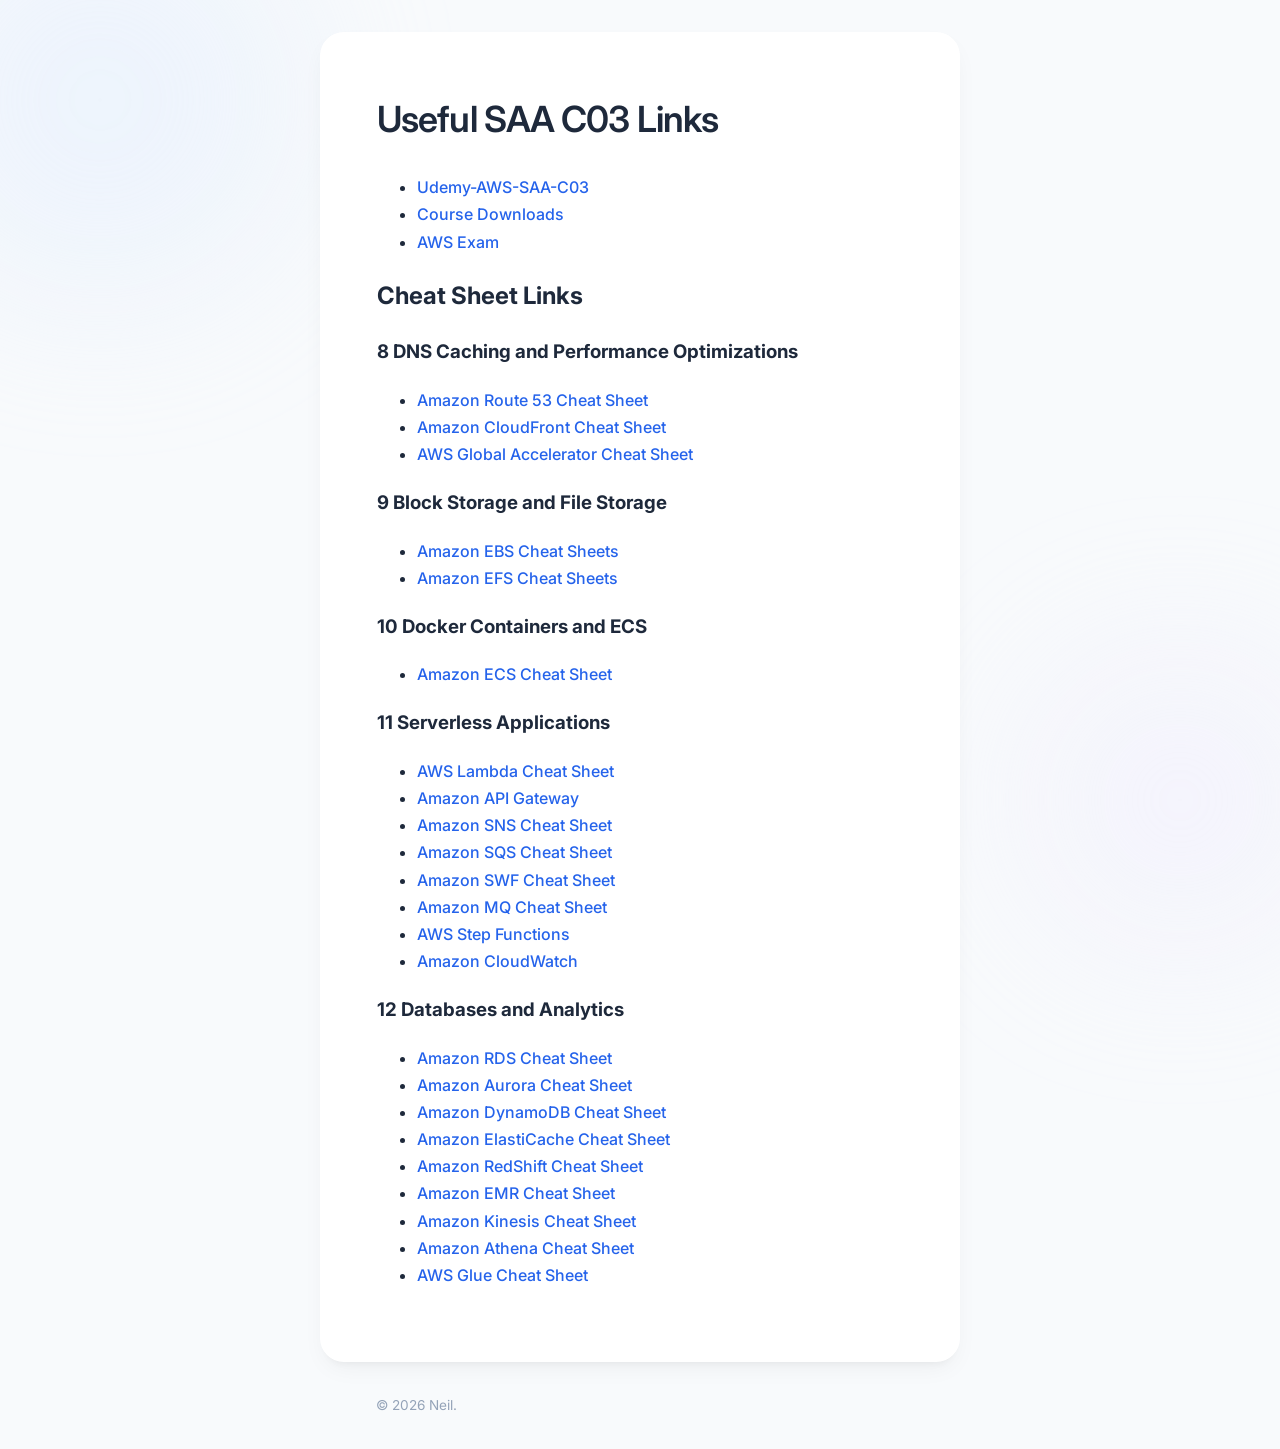
==== saa-c03.html @ 40c87fa7 "Add course links generated html from markdown using pandoc" ====
<!DOCTYPE html PUBLIC "-//W3C//DTD XHTML 1.0 Transitional//EN" "http://www.w3.org/TR/xhtml1/DTD/xhtml1-transitional.dtd">
<html xmlns="http://www.w3.org/1999/xhtml">
<head>
  <meta http-equiv="Content-Type" content="text/html; charset=utf-8" />
  <meta http-equiv="Content-Style-Type" content="text/css" />
  <meta name="generator" content="pandoc" />
  <title>Useful SAA C03 Links</title>
  <style type="text/css">code{white-space: pre;}</style>
  <link rel="stylesheet" href="styles.css" type="text/css" />
  <link rel="preconnect" href="https://fonts.googleapis.com" />
  <link rel="preconnect" href="https://fonts.gstatic.com" crossorigin />
  <link href="https://fonts.googleapis.com/css2?family=Inter:wght@300;400;500;600&display=swap" rel="stylesheet" />
  </head>
  <body>
    
    <div class="blob blob-1"></div>
    <div class="blob blob-2"></div>

    <main class="container">
      <div class="card">
                <div id="header">
          <h1 class="title">Useful SAA C03 Links</h1>
                                      </div>
        
        
        <ul>
        <li><a href="https://apexsummit.udemy.com/course/aws-certified-solutions-architect-associate-hands-on/learn/lecture/28616750#overview">Udemy-AWS-SAA-C03</a></li>
        <li><a href="https://digitalcloud.training/aws-csaa-course-downloads/">Course Downloads</a></li>
        <li><a href="https://aws.amazon.com/certification/certified-solutions-architect-associate/">AWS Exam</a></li>
        </ul>
        <h2 id="cheat-sheet-links">Cheat Sheet Links</h2>
        <h3 id="dns-caching-and-performance-optimizations">8 DNS Caching and Performance Optimizations</h3>
        <ul>
        <li><a href="https://digitalcloud.training/amazon-route-53/">Amazon Route 53 Cheat Sheet</a></li>
        <li><a href="https://digitalcloud.training/amazon-cloudfront/">Amazon CloudFront Cheat Sheet</a></li>
        <li><a href="https://digitalcloud.training/aws-global-accelerator/">AWS Global Accelerator Cheat Sheet</a></li>
        </ul>
        <h3 id="block-storage-and-file-storage">9 Block Storage and File Storage</h3>
        <ul>
        <li><a href="https://digitalcloud.training/amazon-ebs/">Amazon EBS Cheat Sheets</a></li>
        <li><a href="https://digitalcloud.training/amazon-efs/">Amazon EFS Cheat Sheets</a></li>
        </ul>
        <h3 id="docker-containers-and-ecs">10 Docker Containers and ECS</h3>
        <ul>
        <li><a href="https://digitalcloud.training/amazon-ecs-and-eks/">Amazon ECS Cheat Sheet</a></li>
        </ul>
        <h3 id="serverless-applications">11 Serverless Applications</h3>
        <ul>
        <li><a href="https://digitalcloud.training/aws-lambda/">AWS Lambda Cheat Sheet</a></li>
        <li><a href="https://digitalcloud.training/amazon-api-gateway/">Amazon API Gateway</a></li>
        <li><a href="https://digitalcloud.training/aws-application-integration/#amazon-simple-notification-service">Amazon SNS Cheat Sheet</a></li>
        <li><a href="https://digitalcloud.training/aws-application-integration/#amazon-simple-queue-service-amazon-sqs">Amazon SQS Cheat Sheet</a></li>
        <li><a href="https://digitalcloud.training/aws-application-integration/#amazon-simple-workflow-service-amazon-swf">Amazon SWF Cheat Sheet</a></li>
        <li><a href="https://digitalcloud.training/aws-application-integration/#amazon-mq">Amazon MQ Cheat Sheet</a></li>
        <li><a href="https://digitalcloud.training/aws-application-integration/#aws-step-functions">AWS Step Functions</a></li>
        <li><a href="https://digitalcloud.training/amazon-cloudwatch/">Amazon CloudWatch</a></li>
        </ul>
        <h3 id="databases-and-analytics">12 Databases and Analytics</h3>
        <ul>
        <li><a href="https://digitalcloud.training/amazon-rds/">Amazon RDS Cheat Sheet</a></li>
        <li><a href="https://digitalcloud.training/amazon-aurora/">Amazon Aurora Cheat Sheet</a></li>
        <li><a href="https://digitalcloud.training/amazon-dynamodb/">Amazon DynamoDB Cheat Sheet</a></li>
        <li><a href="https://digitalcloud.training/amazon-elasticache/">Amazon ElastiCache Cheat Sheet</a></li>
        <li><a href="https://digitalcloud.training/amazon-redshift/">Amazon RedShift Cheat Sheet</a></li>
        <li><a href="https://digitalcloud.training/amazon-emr/">Amazon EMR Cheat Sheet</a></li>
        <li><a href="https://digitalcloud.training/amazon-kinesis/">Amazon Kinesis Cheat Sheet</a></li>
        <li><a href="https://digitalcloud.training/amazon-athena/">Amazon Athena Cheat Sheet</a></li>
        <li><a href="https://digitalcloud.training/aws-glue/">AWS Glue Cheat Sheet</a></li>
        </ul>
      </div>

      <footer>
        &copy; <script>document.write(new Date().getFullYear());</script> Neil.
      </footer>
    </main>

      </body>
</html>
---- styles.css ----
:root {
  --bg-color: #f8fafc;
  --text-main: #1e293b;
  --text-muted: #475569;
  --accent: #2563eb;
  --card-bg: #ffffff;
}

/* Prevent horizontal scroll and handle vertical behavior */
html,
body {
  width: 100%;
  overflow-x: hidden;
  margin: 0;
  padding: 0;
}

body {
  font-family: "Inter", -apple-system, sans-serif;
  background-color: var(--bg-color);
  color: var(--text-main);
  display: flex;
  justify-content: center;
  align-items: center;
  min-height: 100vh;
  line-height: 1.7;
  position: relative; /* Context for absolute blobs */
}

.container {
  max-width: 640px;
  width: 90%; /* Ensure it doesn't hit screen edges on mobile */
  padding: 2rem 0;
  text-align: left;
  z-index: 1; /* Keep content above blobs */
}

.card {
  background: var(--card-bg);
  padding: 3.5rem;
  border-radius: 24px;
  box-shadow: 0 10px 25px -5px rgba(0, 0, 0, 0.05),
    0 8px 10px -6px rgba(0, 0, 0, 0.05);
  border: 1px solid rgba(255, 255, 255, 0.7);
}

h1 {
  font-size: 2.25rem;
  font-weight: 600;
  margin-top: 0;
  margin-bottom: 1.5rem;
  letter-spacing: -0.025em;
}

.bio-content p {
  font-size: 1.1rem;
  color: var(--text-muted);
  margin-bottom: 1.5rem;
}

a {
  color: var(--accent);
  text-decoration: none;
  font-weight: 500;
  border-bottom: 1px solid transparent;
  transition: all 0.2s ease;
}

a:hover {
  border-bottom: 1px solid var(--accent);
}

footer {
  margin-top: 2rem;
  font-size: 0.85rem;
  color: #94a3b8;
  padding-left: 3.5rem;
}

/* Background Decoration - Fixed positioning */
.blob {
  position: fixed; /* Fixed so they don't contribute to page height */
  z-index: -1;
  filter: blur(80px);
  opacity: 0.35;
  border-radius: 50%;
  pointer-events: none; /* Ensure they don't interfere with clicks */
}
.blob-1 {
  width: 400px;
  height: 400px;
  background: #dbeafe;
  top: -100px;
  left: -100px;
}
.blob-2 {
  width: 300px;
  height: 300px;
  background: #ede9fe;
  bottom: -50px;
  right: -50px;
}

@media (max-width: 600px) {
  .card {
    padding: 2rem;
  }
  footer {
    padding-left: 2rem;
  }
}
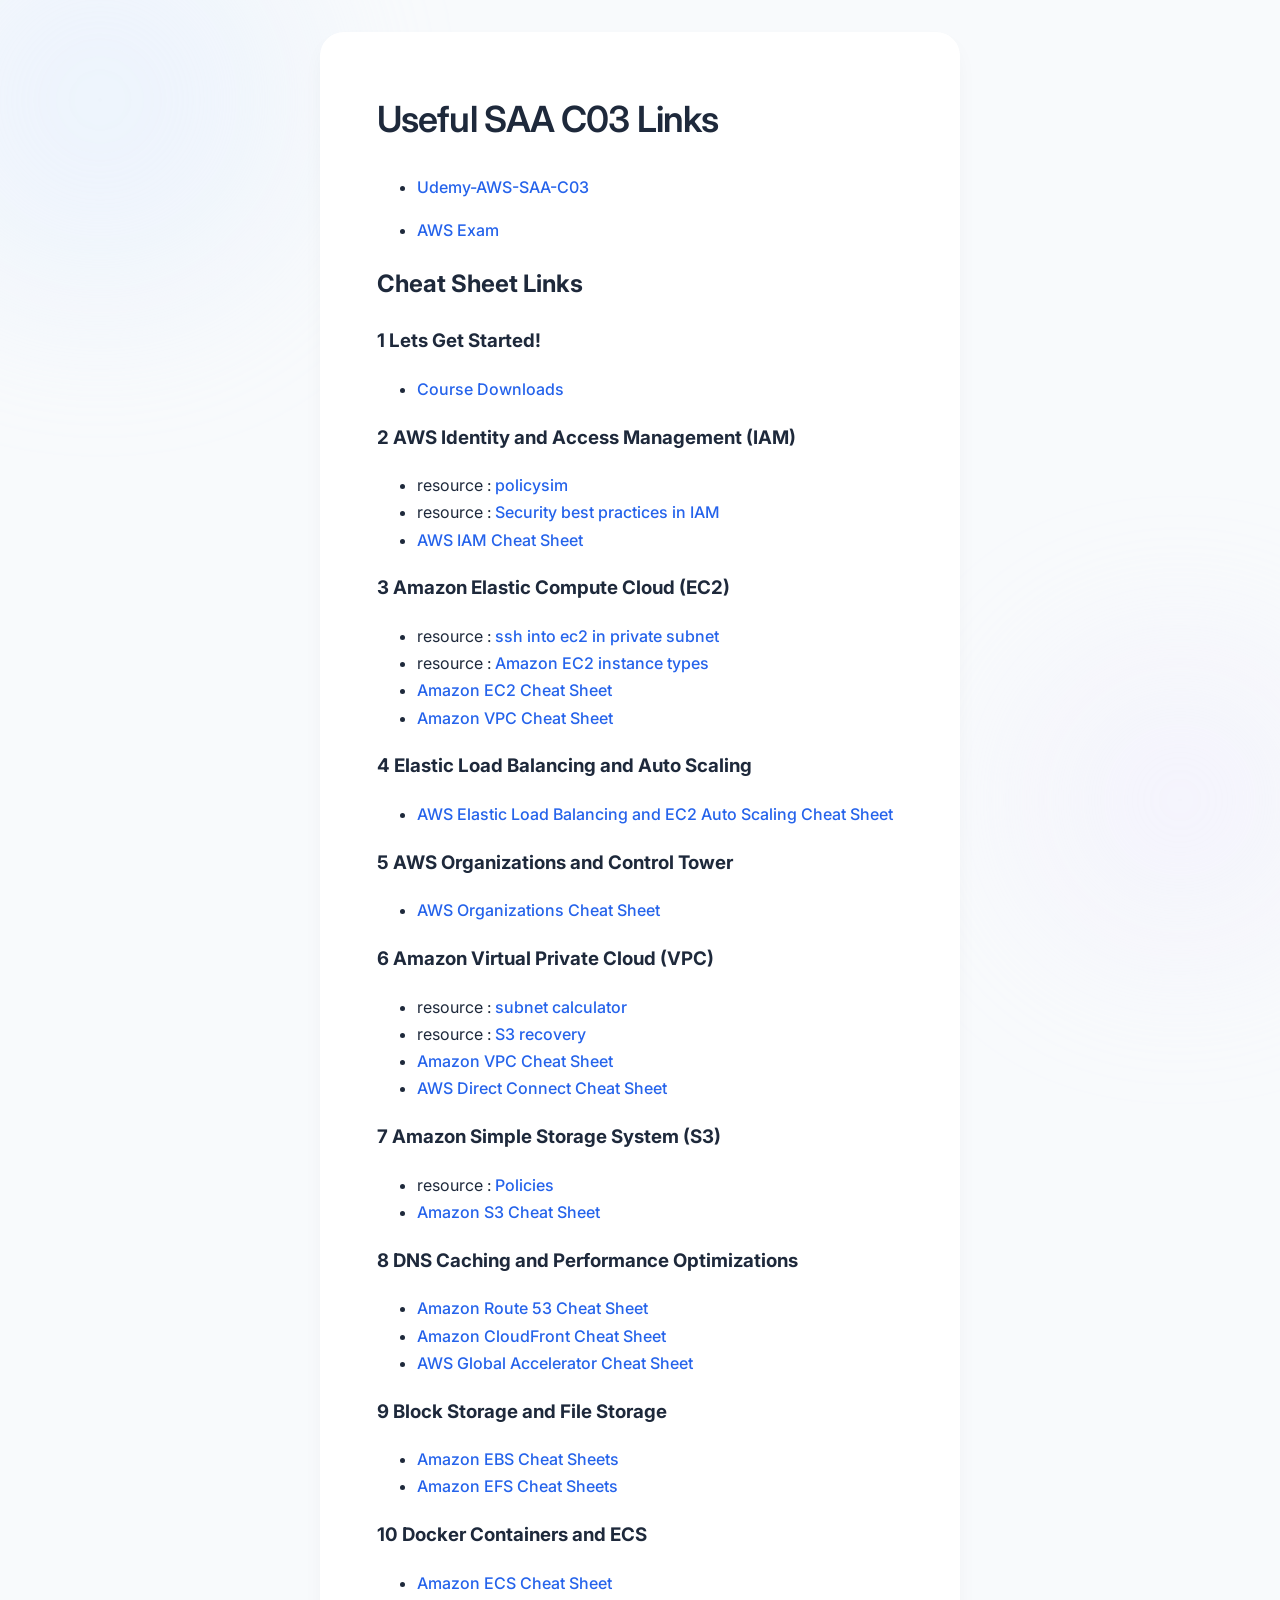
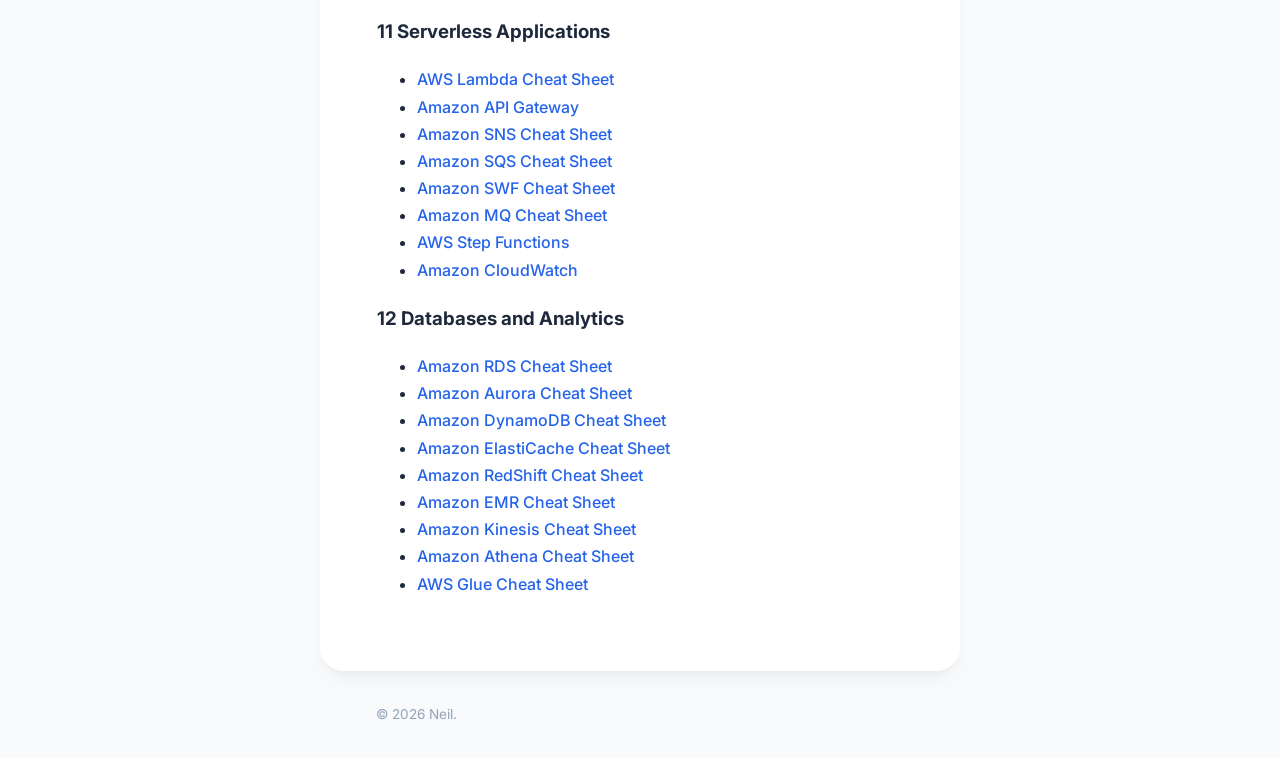
==== commit 445c8c55: "Update all links back to the beginning of the course" ====
--- a/saa-c03.html
+++ b/saa-c03.html
@@ -24,11 +24,47 @@
         
         
         <ul>
-        <li><a href="https://apexsummit.udemy.com/course/aws-certified-solutions-architect-associate-hands-on/learn/lecture/28616750#overview">Udemy-AWS-SAA-C03</a></li>
-        <li><a href="https://digitalcloud.training/aws-csaa-course-downloads/">Course Downloads</a></li>
-        <li><a href="https://aws.amazon.com/certification/certified-solutions-architect-associate/">AWS Exam</a></li>
+        <li><p><a href="https://apexsummit.udemy.com/course/aws-certified-solutions-architect-associate-hands-on/learn/lecture/28616750#overview">Udemy-AWS-SAA-C03</a></p></li>
+        <li><p><a href="https://aws.amazon.com/certification/certified-solutions-architect-associate/">AWS Exam</a></p></li>
         </ul>
         <h2 id="cheat-sheet-links">Cheat Sheet Links</h2>
+        <h3 id="lets-get-started">1 Lets Get Started!</h3>
+        <ul>
+        <li><a href="https://digitalcloud.training/aws-csaa-course-downloads/">Course Downloads</a></li>
+        </ul>
+        <h3 id="aws-identity-and-access-management-iam">2 AWS Identity and Access Management (IAM)</h3>
+        <ul>
+        <li>resource : <a href="https://policysim.aws.amazon.com/">policysim</a></li>
+        <li>resource : <a href="https://docs.aws.amazon.com/IAM/latest/UserGuide/best-practices.html">Security best practices in IAM</a></li>
+        <li><a href="https://digitalcloud.training/aws-iam/">AWS IAM Cheat Sheet</a></li>
+        </ul>
+        <h3 id="amazon-elastic-compute-cloud-ec2">3 Amazon Elastic Compute Cloud (EC2)</h3>
+        <ul>
+        <li>resource : <a href="https://digitalcloud.training/ssh-into-ec2-in-private-subnet/">ssh into ec2 in private subnet</a></li>
+        <li>resource : <a href="https://docs.aws.amazon.com/AWSEC2/latest/UserGuide/instance-types.html">Amazon EC2 instance types</a></li>
+        <li><a href="https://digitalcloud.training/amazon-ec2/">Amazon EC2 Cheat Sheet</a></li>
+        <li><a href="https://digitalcloud.training/amazon-vpc/">Amazon VPC Cheat Sheet</a></li>
+        </ul>
+        <h3 id="elastic-load-balancing-and-auto-scaling">4 Elastic Load Balancing and Auto Scaling</h3>
+        <ul>
+        <li><a href="https://digitalcloud.training/auto-scaling-and-elastic-load-balancing/">AWS Elastic Load Balancing and EC2 Auto Scaling Cheat Sheet</a></li>
+        </ul>
+        <h3 id="aws-organizations-and-control-tower">5 AWS Organizations and Control Tower</h3>
+        <ul>
+        <li><a href="https://digitalcloud.training/aws-organizations/">AWS Organizations Cheat Sheet</a></li>
+        </ul>
+        <h3 id="amazon-virtual-private-cloud-vpc">6 Amazon Virtual Private Cloud (VPC)</h3>
+        <ul>
+        <li>resource : <a href="https://www.site24x7.com/tools/ipv4-subnetcalculator.html">subnet calculator</a></li>
+        <li>resource : <a href="https://repost.aws/knowledge-center/s3-accidentally-denied-access">S3 recovery</a></li>
+        <li><a href="https://digitalcloud.training/amazon-vpc/">Amazon VPC Cheat Sheet</a></li>
+        <li><a href="https://digitalcloud.training/aws-direct-connect/">AWS Direct Connect Cheat Sheet</a></li>
+        </ul>
+        <h3 id="amazon-simple-storage-system-s3">7 Amazon Simple Storage System (S3)</h3>
+        <ul>
+        <li>resource : <a href="https://aws.amazon.com/blogs/security/iam-policies-and-bucket-policies-and-acls-oh-my-controlling-access-to-s3-resources/">Policies</a></li>
+        <li><a href="https://digitalcloud.training/amazon-s3-and-glacier/">Amazon S3 Cheat Sheet</a></li>
+        </ul>
         <h3 id="dns-caching-and-performance-optimizations">8 DNS Caching and Performance Optimizations</h3>
         <ul>
         <li><a href="https://digitalcloud.training/amazon-route-53/">Amazon Route 53 Cheat Sheet</a></li>
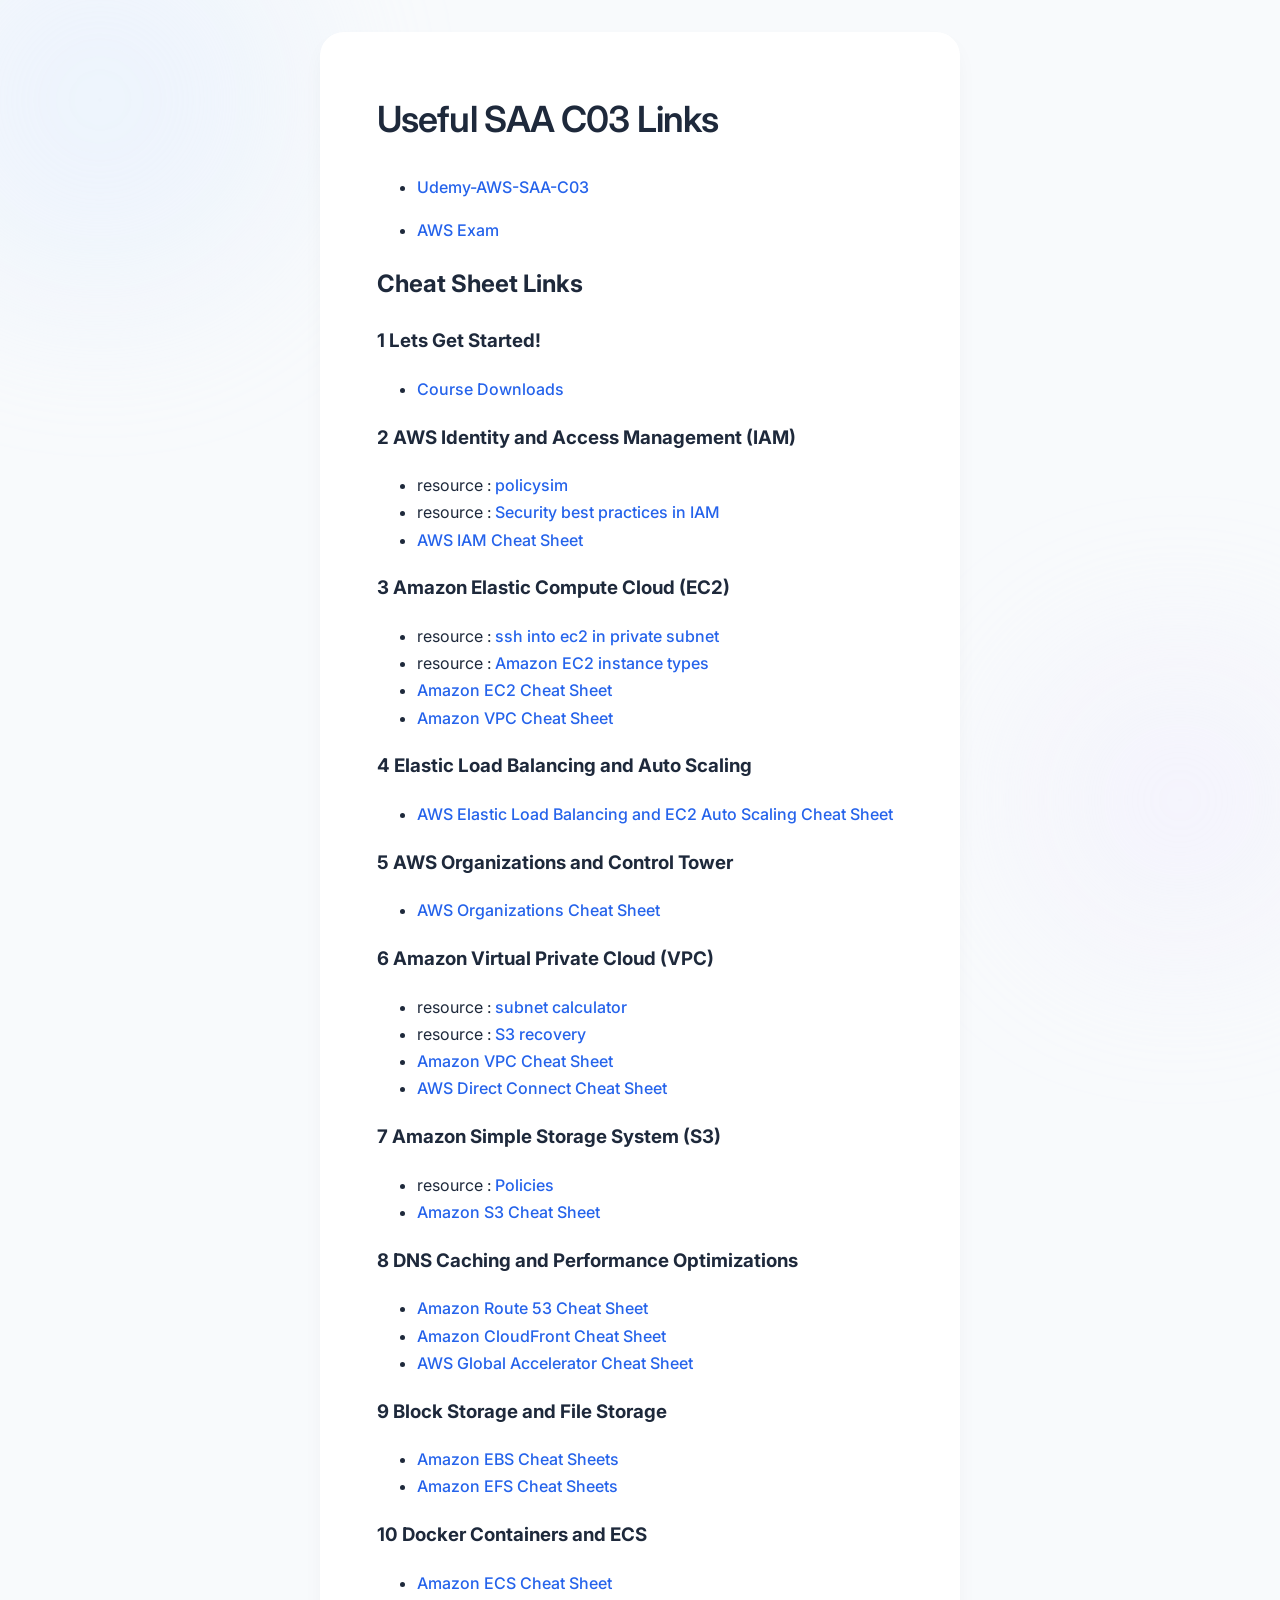
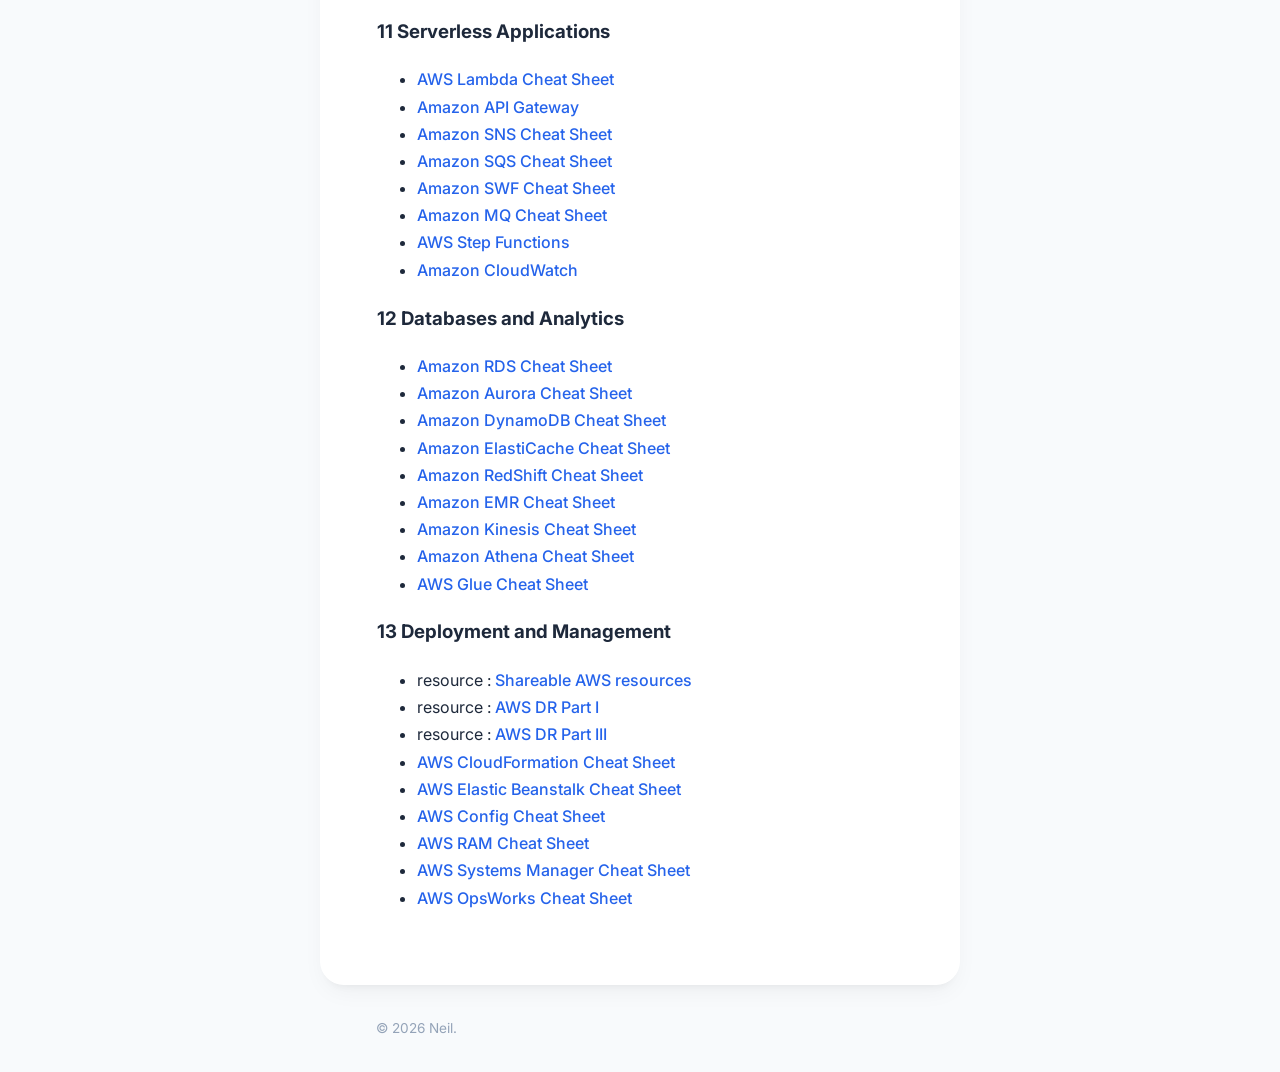
==== commit 3eda67cd: "saa-c03 chapter 13 links added" ====
--- a/saa-c03.html
+++ b/saa-c03.html
@@ -103,6 +103,18 @@
         <li><a href="https://digitalcloud.training/amazon-athena/">Amazon Athena Cheat Sheet</a></li>
         <li><a href="https://digitalcloud.training/aws-glue/">AWS Glue Cheat Sheet</a></li>
         </ul>
+        <h3 id="deployment-and-management">13 Deployment and Management</h3>
+        <ul>
+        <li>resource : <a href="https://docs.aws.amazon.com/ram/latest/userguide/shareable.html">Shareable AWS resources</a></li>
+        <li>resource : <a href="https://aws.amazon.com/blogs/architecture/disaster-recovery-dr-architecture-on-aws-part-i-strategies-for-recovery-in-the-cloud/">AWS DR Part I</a></li>
+        <li>resource : <a href="https://aws.amazon.com/blogs/architecture/disaster-recovery-dr-architecture-on-aws-part-iii-pilot-light-and-warm-standby/">AWS DR Part III</a></li>
+        <li><a href="https://digitalcloud.training/aws-cloudformation/">AWS CloudFormation Cheat Sheet</a></li>
+        <li><a href="https://digitalcloud.training/aws-elastic-beanstalk/">AWS Elastic Beanstalk Cheat Sheet</a></li>
+        <li><a href="https://digitalcloud.training/aws-config/">AWS Config Cheat Sheet</a></li>
+        <li><a href="https://digitalcloud.training/aws-resource-access-manager/">AWS RAM Cheat Sheet</a></li>
+        <li><a href="https://digitalcloud.training/aws-systems-manager/">AWS Systems Manager Cheat Sheet</a></li>
+        <li><a href="https://digitalcloud.training/aws-opsworks/">AWS OpsWorks Cheat Sheet</a></li>
+        </ul>
       </div>
 
       <footer>
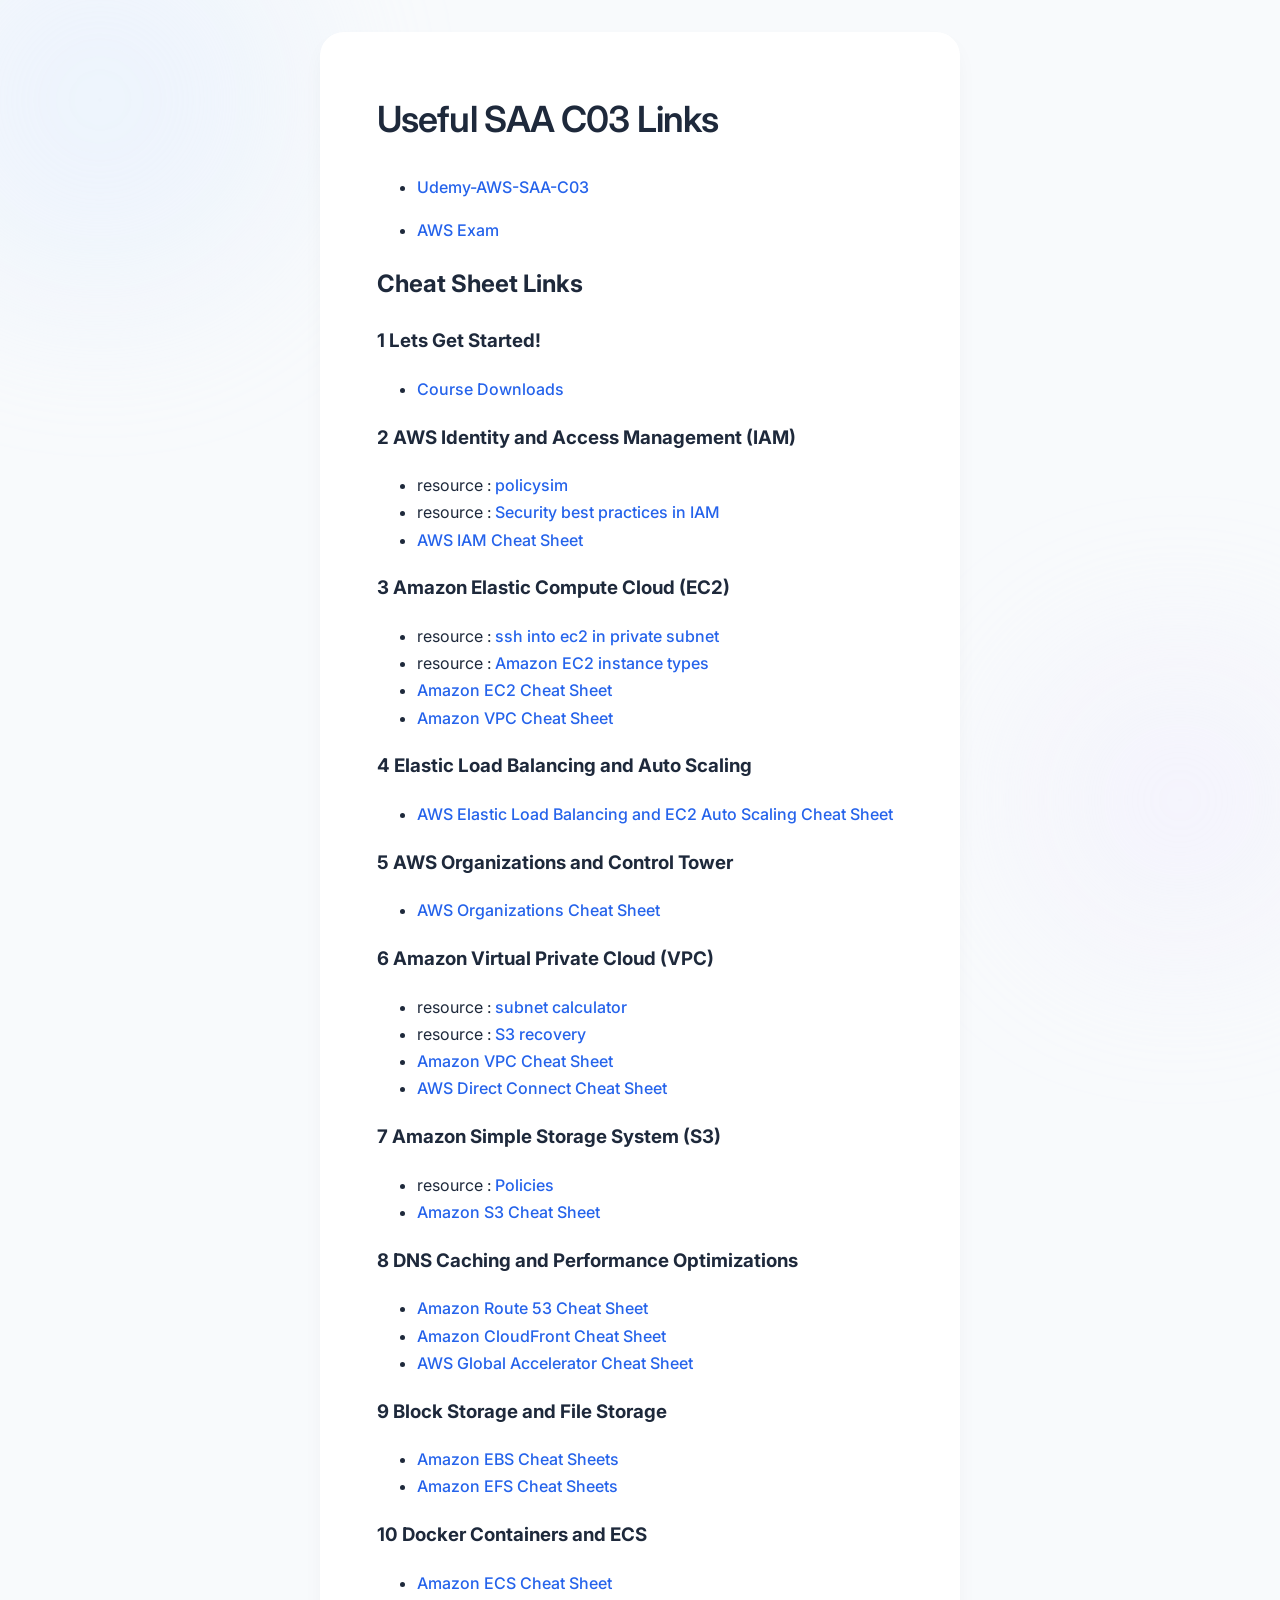
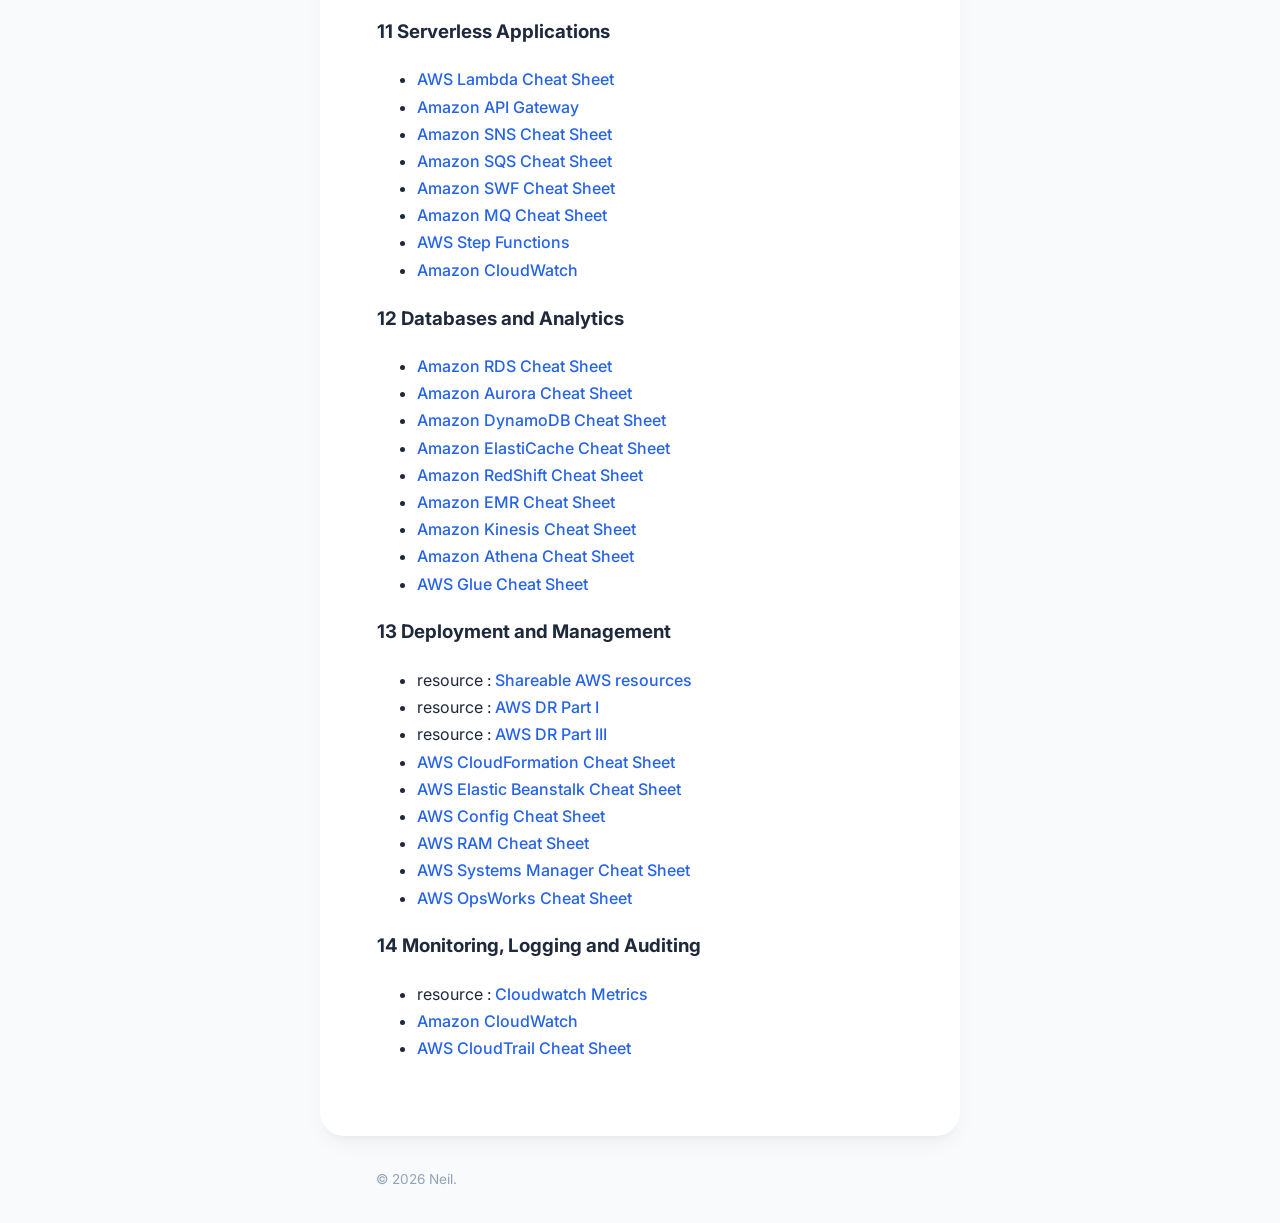
==== commit aae299a7: "saa-c03 chapter 14 links added" ====
--- a/saa-c03.html
+++ b/saa-c03.html
@@ -115,6 +115,12 @@
         <li><a href="https://digitalcloud.training/aws-systems-manager/">AWS Systems Manager Cheat Sheet</a></li>
         <li><a href="https://digitalcloud.training/aws-opsworks/">AWS OpsWorks Cheat Sheet</a></li>
         </ul>
+        <h3 id="monitoring-logging-and-auditing">14 Monitoring, Logging and Auditing</h3>
+        <ul>
+        <li>resource : <a href="https://docs.aws.amazon.com/AmazonCloudWatch/latest/monitoring/metrics-collected-by-CloudWatch-agent.html">Cloudwatch Metrics</a></li>
+        <li><a href="https://digitalcloud.training/amazon-cloudwatch/">Amazon CloudWatch</a></li>
+        <li><a href="https://digitalcloud.training/aws-cloudtrail/">AWS CloudTrail Cheat Sheet</a></li>
+        </ul>
       </div>
 
       <footer>
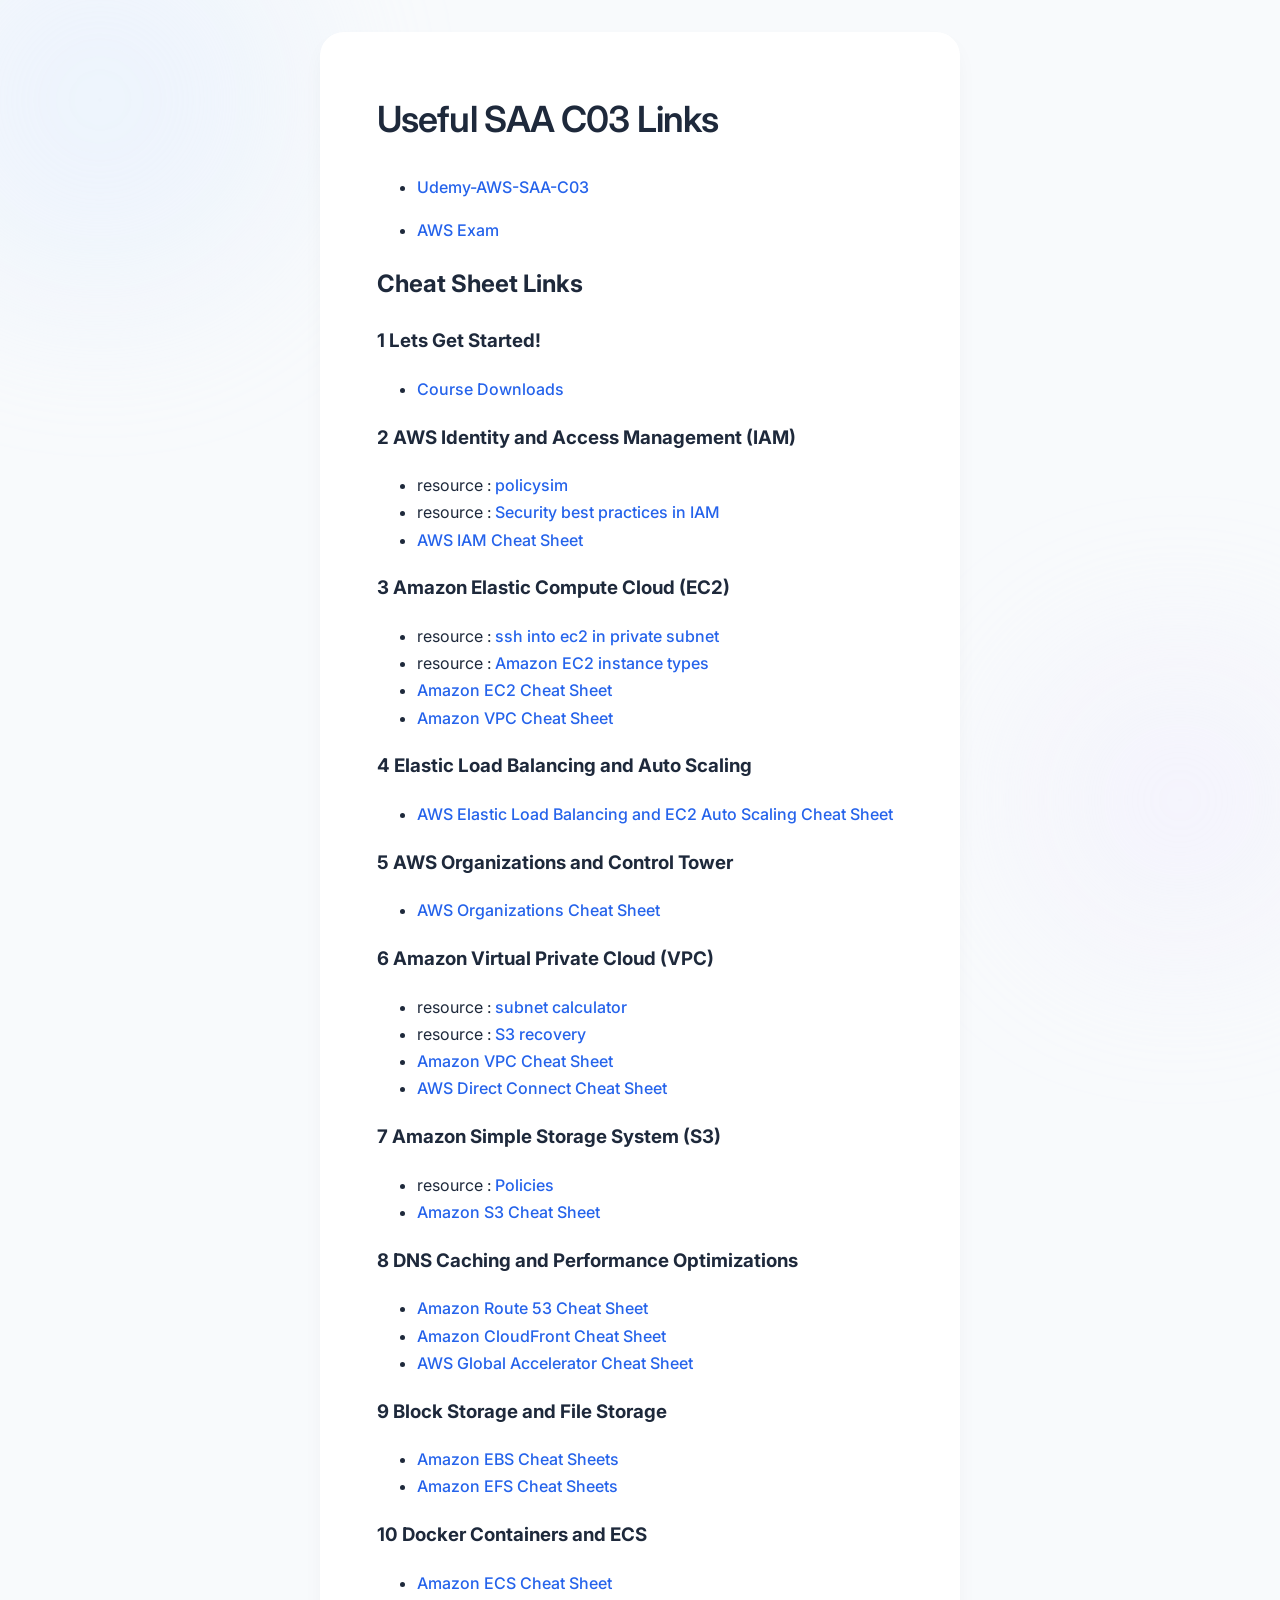
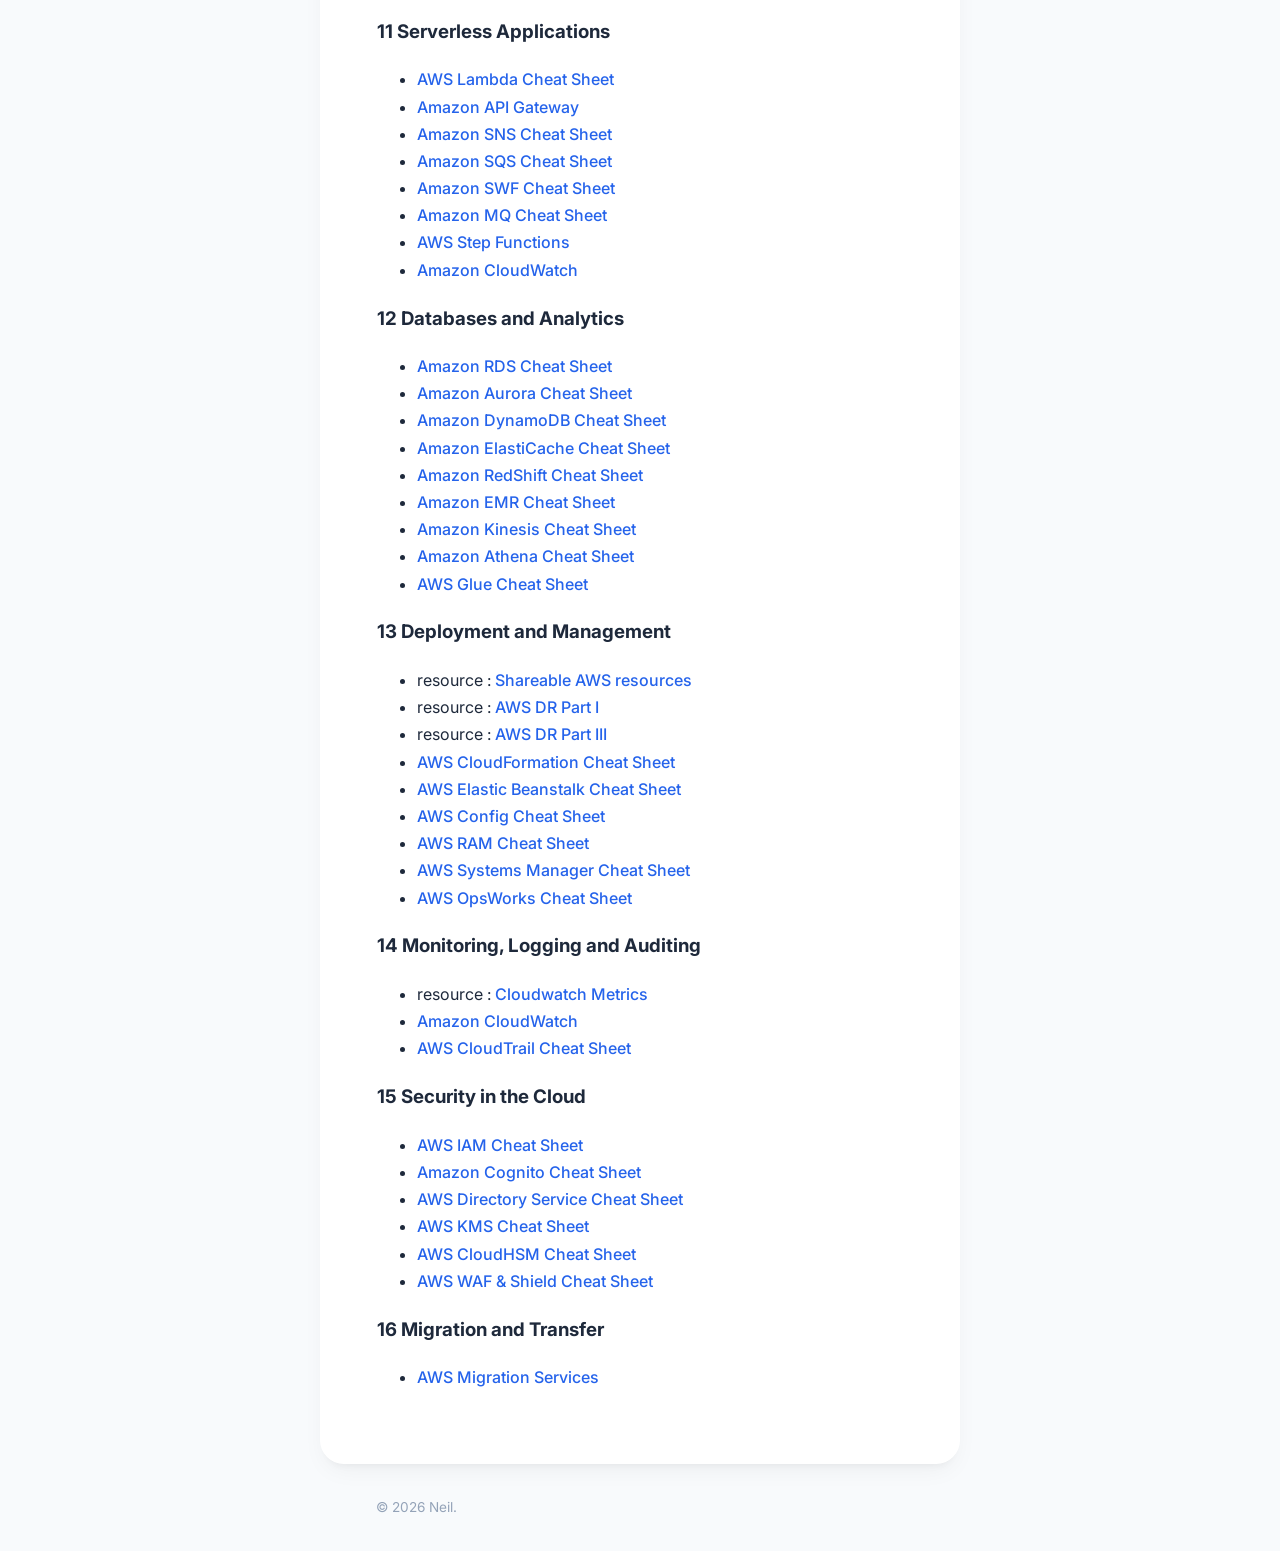
==== commit b2986942: "saa-c03 chapter 16 links added" ====
--- a/saa-c03.html
+++ b/saa-c03.html
@@ -121,6 +121,19 @@
         <li><a href="https://digitalcloud.training/amazon-cloudwatch/">Amazon CloudWatch</a></li>
         <li><a href="https://digitalcloud.training/aws-cloudtrail/">AWS CloudTrail Cheat Sheet</a></li>
         </ul>
+        <h3 id="security-in-the-cloud">15 Security in the Cloud</h3>
+        <ul>
+        <li><a href="https://digitalcloud.training/aws-iam/">AWS IAM Cheat Sheet</a></li>
+        <li><a href="https://digitalcloud.training/amazon-cognito/">Amazon Cognito Cheat Sheet</a></li>
+        <li><a href="https://digitalcloud.training/aws-directory-services/">AWS Directory Service Cheat Sheet</a></li>
+        <li><a href="https://digitalcloud.training/aws-kms/">AWS KMS Cheat Sheet</a></li>
+        <li><a href="https://digitalcloud.training/aws-cloudhsm/">AWS CloudHSM Cheat Sheet</a></li>
+        <li><a href="https://digitalcloud.training/aws-waf-shield/">AWS WAF &amp; Shield Cheat Sheet</a></li>
+        </ul>
+        <h3 id="migration-and-transfer">16 Migration and Transfer</h3>
+        <ul>
+        <li><a href="https://digitalcloud.training/aws-migration-services/">AWS Migration Services</a></li>
+        </ul>
       </div>
 
       <footer>
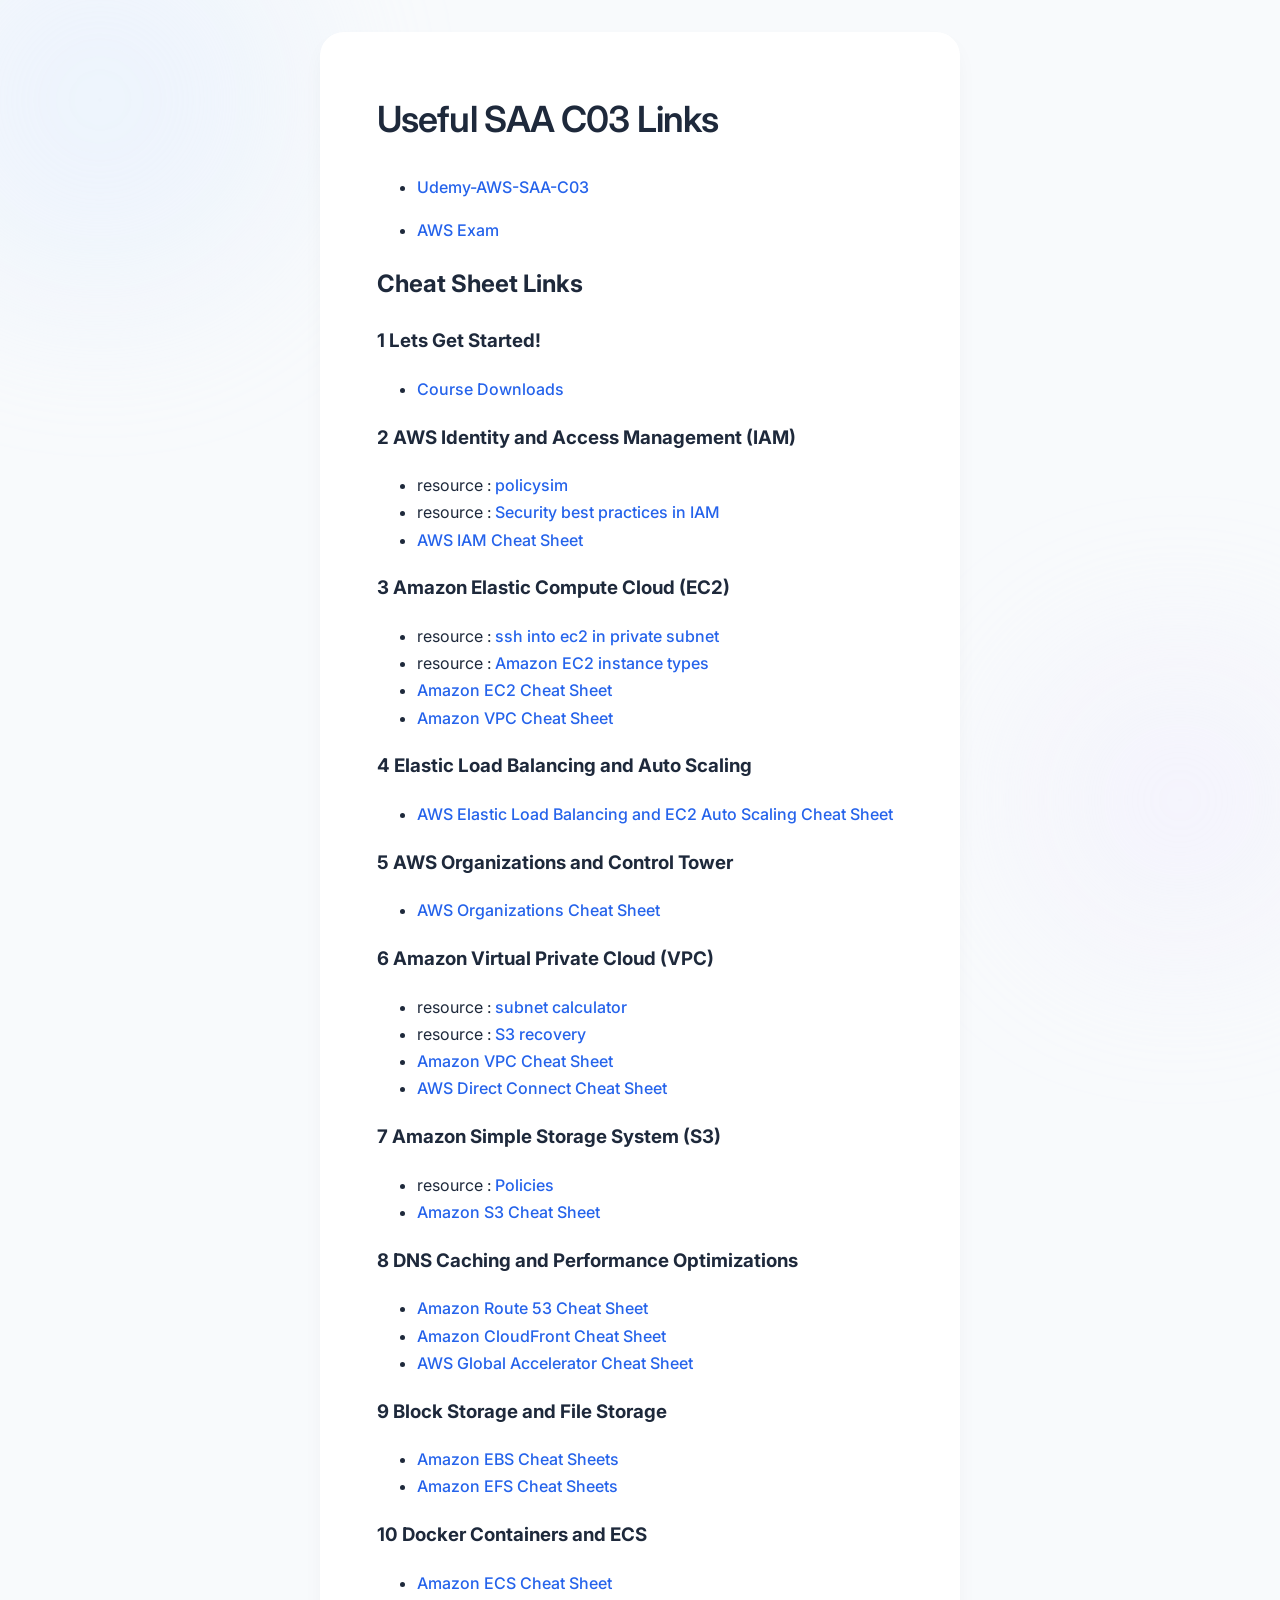
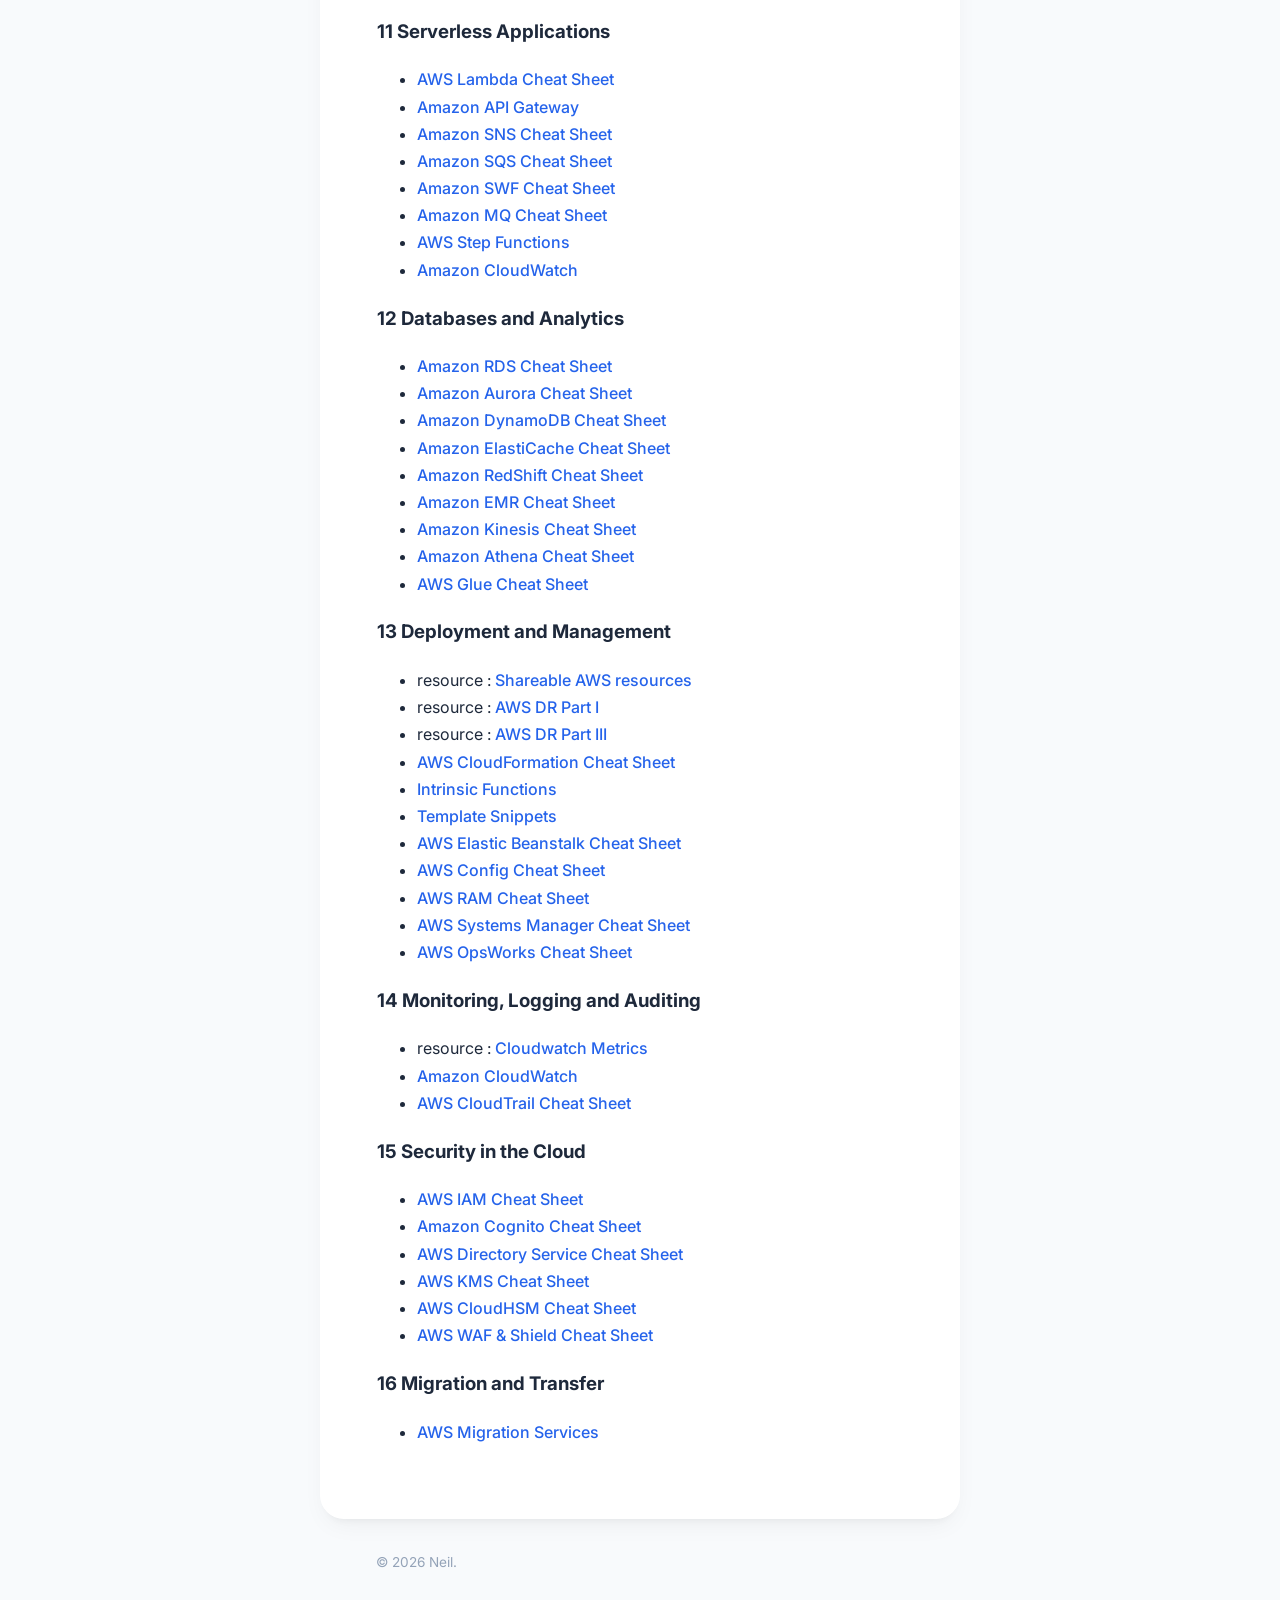
==== commit 73d9b539: "Add more links" ====
--- a/saa-c03.html
+++ b/saa-c03.html
@@ -7,6 +7,7 @@
   <title>Useful SAA C03 Links</title>
   <style type="text/css">code{white-space: pre;}</style>
   <link rel="stylesheet" href="styles.css" type="text/css" />
+  <link rel="icon" type="image/x-icon" href="/public/favicon_io/favicon.ico" />
   <link rel="preconnect" href="https://fonts.googleapis.com" />
   <link rel="preconnect" href="https://fonts.gstatic.com" crossorigin />
   <link href="https://fonts.googleapis.com/css2?family=Inter:wght@300;400;500;600&display=swap" rel="stylesheet" />
@@ -109,6 +110,8 @@
         <li>resource : <a href="https://aws.amazon.com/blogs/architecture/disaster-recovery-dr-architecture-on-aws-part-i-strategies-for-recovery-in-the-cloud/">AWS DR Part I</a></li>
         <li>resource : <a href="https://aws.amazon.com/blogs/architecture/disaster-recovery-dr-architecture-on-aws-part-iii-pilot-light-and-warm-standby/">AWS DR Part III</a></li>
         <li><a href="https://digitalcloud.training/aws-cloudformation/">AWS CloudFormation Cheat Sheet</a></li>
+        <li><a href="https://docs.aws.amazon.com/AWSCloudFormation/latest/UserGuide/intrinsic-function-reference.html">Intrinsic Functions</a></li>
+        <li><a href="https://docs.aws.amazon.com/AWSCloudFormation/latest/UserGuide/template-snippets.html">Template Snippets</a></li>
         <li><a href="https://digitalcloud.training/aws-elastic-beanstalk/">AWS Elastic Beanstalk Cheat Sheet</a></li>
         <li><a href="https://digitalcloud.training/aws-config/">AWS Config Cheat Sheet</a></li>
         <li><a href="https://digitalcloud.training/aws-resource-access-manager/">AWS RAM Cheat Sheet</a></li>
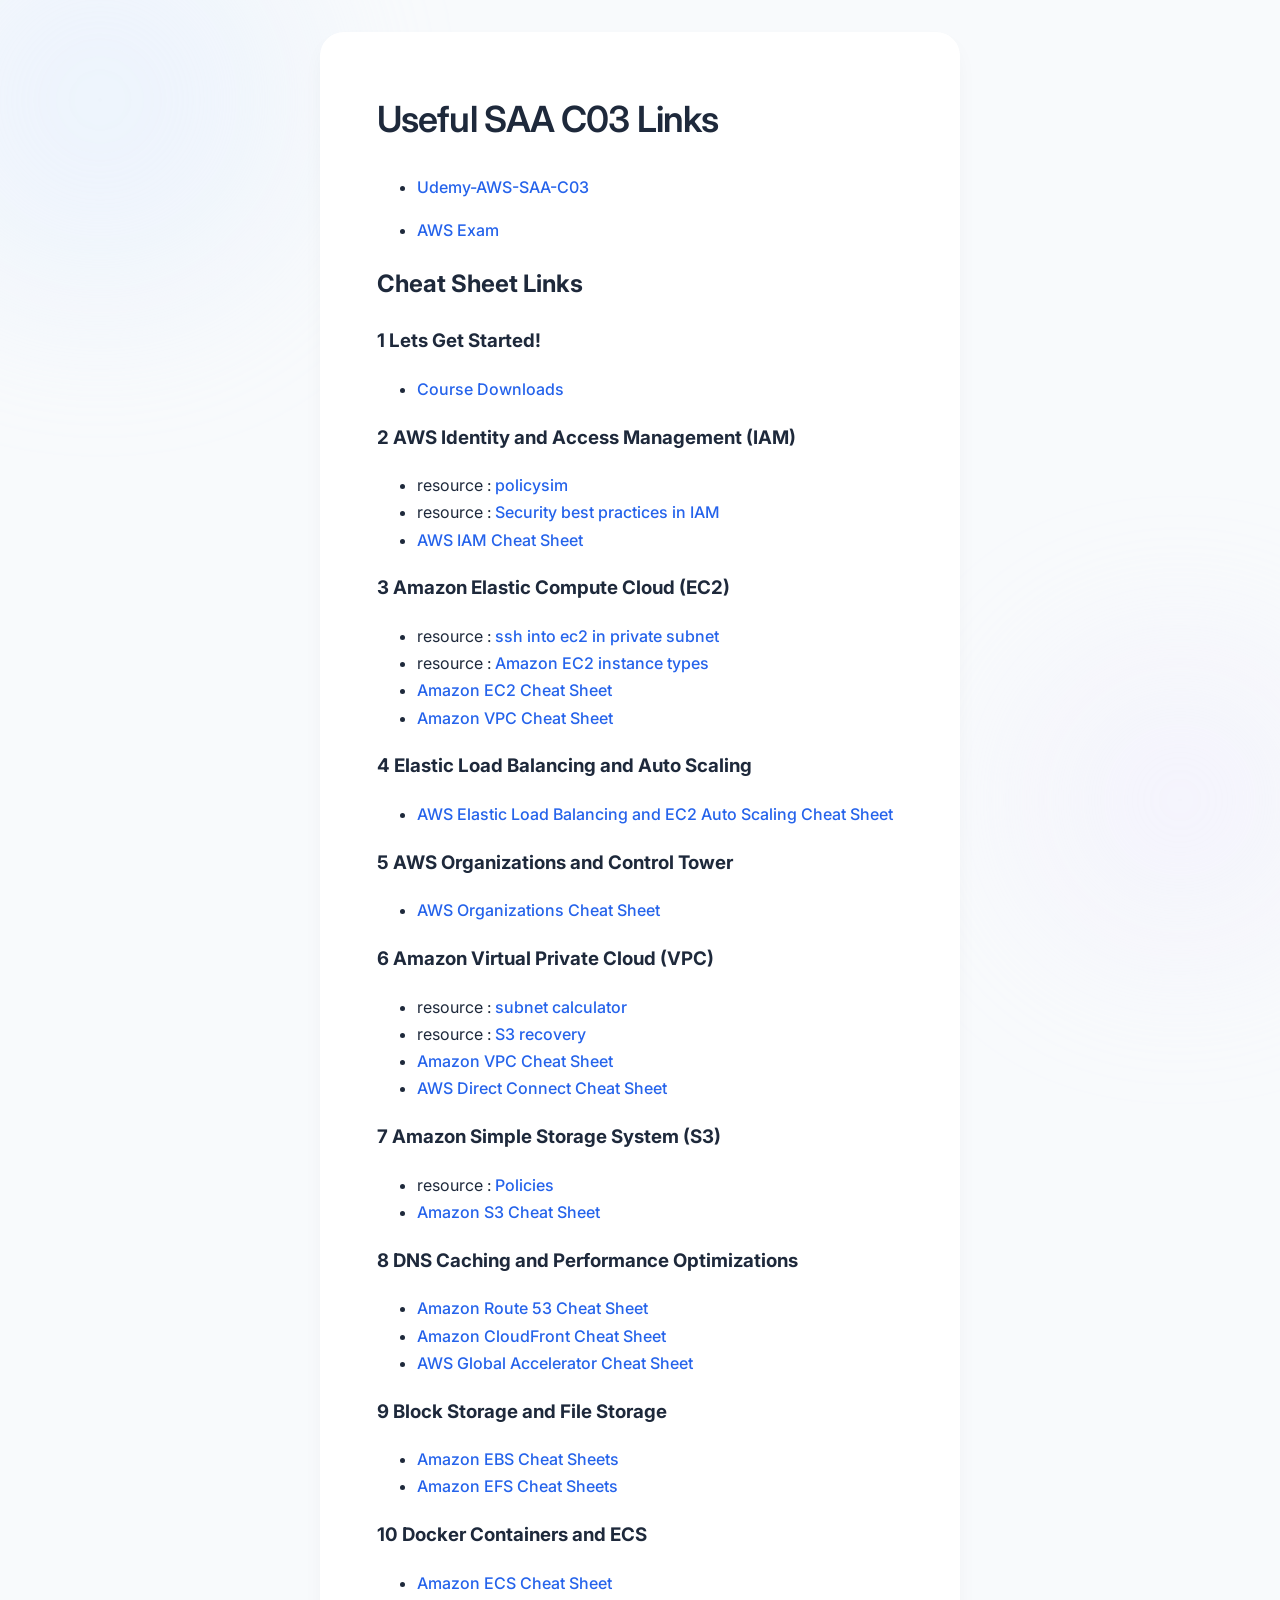
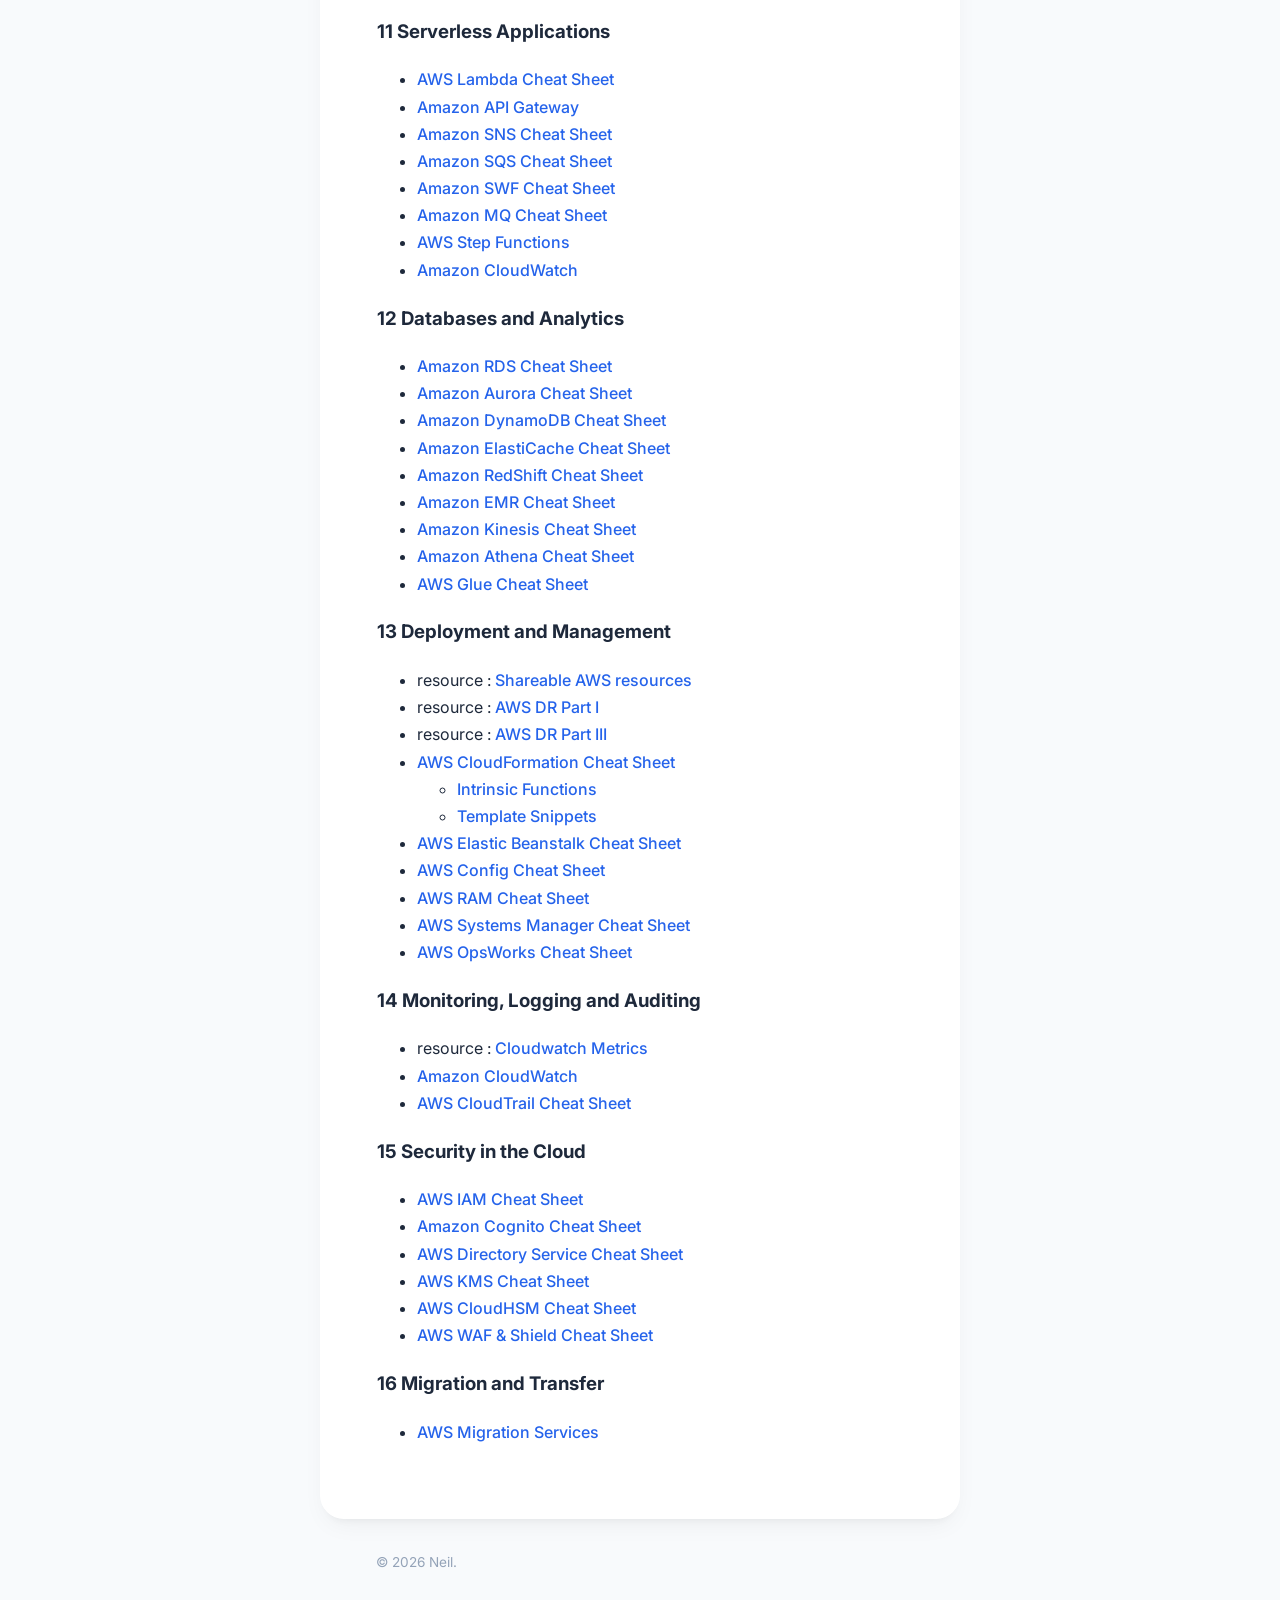
==== commit 689ae262: "Fix indentation" ====
--- a/saa-c03.html
+++ b/saa-c03.html
@@ -109,9 +109,11 @@
         <li>resource : <a href="https://docs.aws.amazon.com/ram/latest/userguide/shareable.html">Shareable AWS resources</a></li>
         <li>resource : <a href="https://aws.amazon.com/blogs/architecture/disaster-recovery-dr-architecture-on-aws-part-i-strategies-for-recovery-in-the-cloud/">AWS DR Part I</a></li>
         <li>resource : <a href="https://aws.amazon.com/blogs/architecture/disaster-recovery-dr-architecture-on-aws-part-iii-pilot-light-and-warm-standby/">AWS DR Part III</a></li>
-        <li><a href="https://digitalcloud.training/aws-cloudformation/">AWS CloudFormation Cheat Sheet</a></li>
+        <li><a href="https://digitalcloud.training/aws-cloudformation/">AWS CloudFormation Cheat Sheet</a>
+        <ul>
         <li><a href="https://docs.aws.amazon.com/AWSCloudFormation/latest/UserGuide/intrinsic-function-reference.html">Intrinsic Functions</a></li>
         <li><a href="https://docs.aws.amazon.com/AWSCloudFormation/latest/UserGuide/template-snippets.html">Template Snippets</a></li>
+        </ul></li>
         <li><a href="https://digitalcloud.training/aws-elastic-beanstalk/">AWS Elastic Beanstalk Cheat Sheet</a></li>
         <li><a href="https://digitalcloud.training/aws-config/">AWS Config Cheat Sheet</a></li>
         <li><a href="https://digitalcloud.training/aws-resource-access-manager/">AWS RAM Cheat Sheet</a></li>
